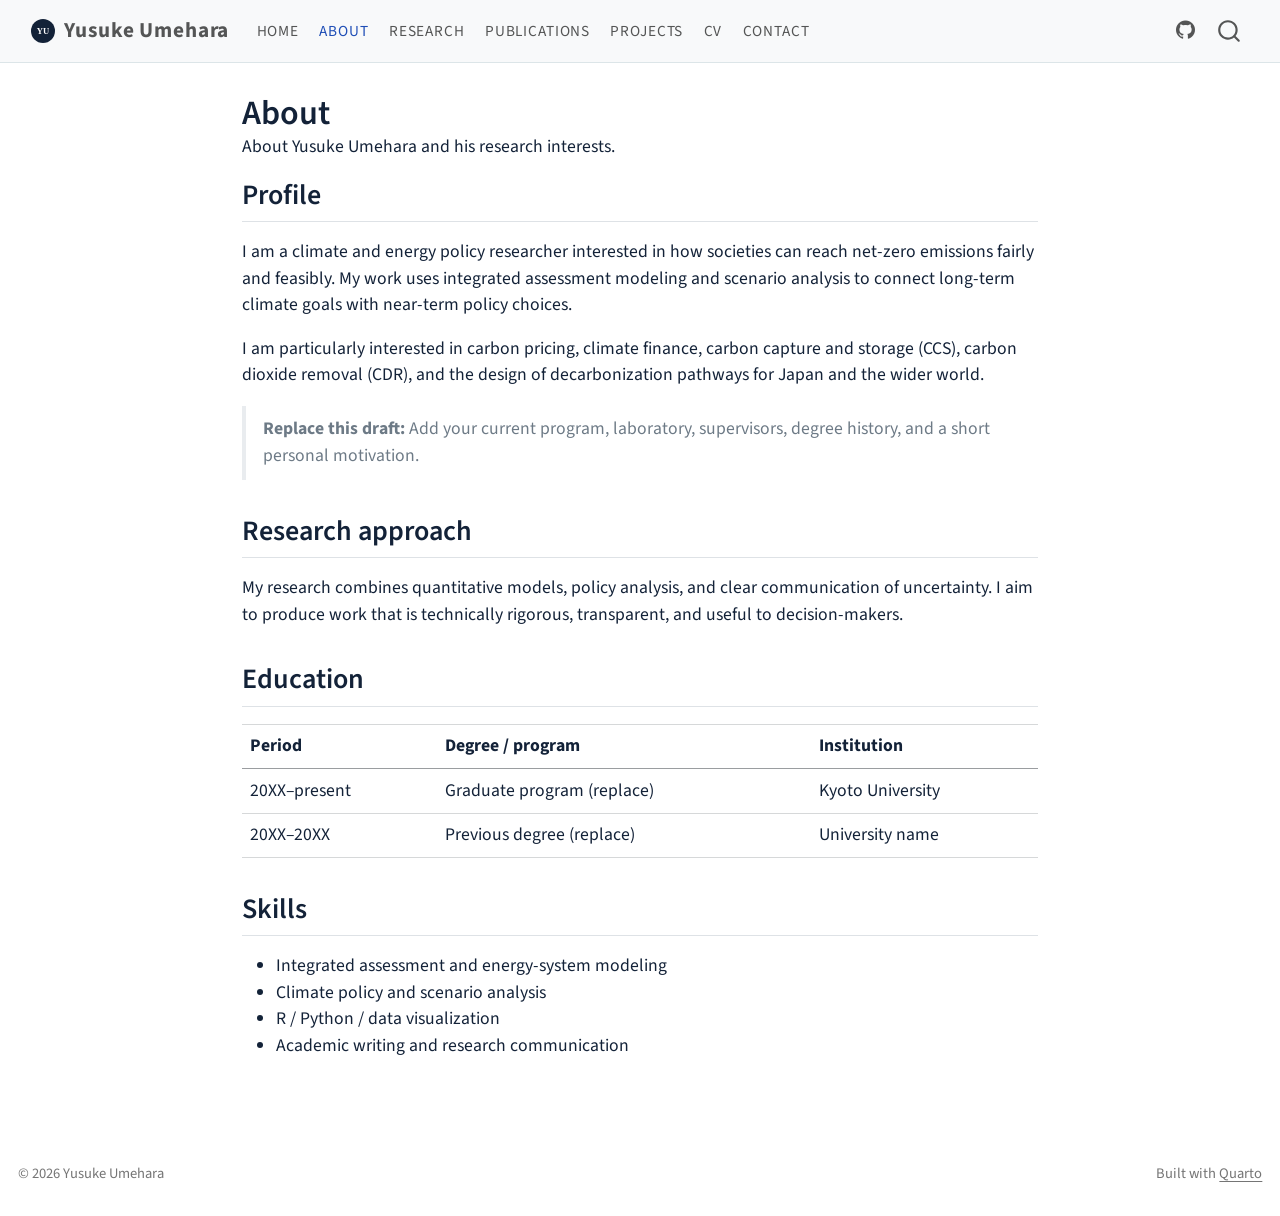
==== docs/about.html @ bfa24e18 "Create academic website" ====
<!DOCTYPE html>
<html xmlns="http://www.w3.org/1999/xhtml" lang="en" xml:lang="en"><head>

<meta charset="utf-8">
<meta name="generator" content="quarto-1.10.18">

<meta name="viewport" content="width=device-width, initial-scale=1.0, user-scalable=yes">

<meta name="description" content="About Yusuke Umehara and his research interests.">

<title>About – Yusuke Umehara</title>
<style>
/* Default styles provided by pandoc.
** See https://pandoc.org/MANUAL.html#variables-for-html for config info.
*/
span.smallcaps{font-variant: small-caps;}
div.columns{display: flex; gap: 1.5em;}
div.column{flex: auto;}
@media screen {
div.columns{gap: min(4vw, 1.5em);}
div.column{overflow-x: auto;}
}
div.hanging-indent{margin-left: 1.5em; text-indent: -1.5em;}
ul.task-list{list-style: none;}
ul.task-list li input[type="checkbox"] {
  width: 0.8em;
  margin: 0 0.8em 0.2em -1em; /* quarto-specific, see https://github.com/quarto-dev/quarto-cli/issues/4556 */ 
  vertical-align: middle;
}
</style>


<script src="site_libs/quarto-nav/quarto-nav.js"></script>
<script src="site_libs/quarto-nav/headroom.min.js"></script>
<script src="site_libs/clipboard/clipboard.min.js"></script>
<script src="site_libs/quarto-search/autocomplete.umd.js"></script>
<script src="site_libs/quarto-search/fuse.min.js"></script>
<script src="site_libs/quarto-search/quarto-search.js"></script>
<meta name="quarto:offset" content="./">
<link href="./assets/favicon.svg" rel="icon" type="image/svg+xml">
<script src="site_libs/quarto-html/quarto.js" type="module"></script>
<script src="site_libs/quarto-html/tabsets/tabsets.js" type="module"></script>
<script src="site_libs/quarto-html/popper.min.js"></script>
<script src="site_libs/quarto-html/tippy.umd.min.js"></script>
<script src="site_libs/quarto-html/anchor.min.js"></script>
<link href="site_libs/quarto-html/tippy.css" rel="stylesheet">
<link href="site_libs/quarto-html/quarto-syntax-highlighting-64a204ab8560d761af7679ceaba22944.css" rel="stylesheet" id="quarto-text-highlighting-styles">
<script src="site_libs/bootstrap/bootstrap.min.js"></script>
<link href="site_libs/bootstrap/bootstrap-icons.css" rel="stylesheet">
<link href="site_libs/bootstrap/bootstrap-ea1971949f186b5d7ecce1fd3cf000e4.min.css" rel="stylesheet" append-hash="true" id="quarto-bootstrap" data-mode="light">
<script id="quarto-search-options" type="application/json">{
  "location": "navbar",
  "copy-button": false,
  "collapse-after": 3,
  "panel-placement": "end",
  "type": "overlay",
  "limit": 50,
  "keyboard-shortcut": [
    "f",
    "/",
    "s"
  ],
  "show-item-context": false,
  "language": {
    "search-no-results-text": "No results",
    "search-matching-documents-text": "matching documents",
    "search-copy-link-title": "Copy link to search",
    "search-hide-matches-text": "Hide additional matches",
    "search-more-match-text": "more match in this document",
    "search-more-matches-text": "more matches in this document",
    "search-clear-button-title": "Clear",
    "search-text-placeholder": "",
    "search-detached-cancel-button-title": "Cancel",
    "search-submit-button-title": "Submit",
    "search-label": "Search"
  }
}</script>
<style>html{ scroll-behavior: smooth; }</style>


<link rel="stylesheet" href="styles.css">
</head>

<body class="nav-fixed fullcontent quarto-light">

<div id="quarto-search-results"></div>
  <header id="quarto-header" class="headroom fixed-top">
    <nav class="navbar navbar-expand-lg " data-bs-theme="dark">
      <div class="navbar-container container-fluid">
      <div class="navbar-brand-container mx-auto">
    <a href="./index.html" class="navbar-brand navbar-brand-logo">
    <img src="./assets/monogram.svg" alt="" class="navbar-logo light-content">
    <img src="./assets/monogram.svg" alt="" class="navbar-logo dark-content">
    </a>
    <a class="navbar-brand" href="./index.html">
    <span class="navbar-title">Yusuke Umehara</span>
    </a>
  </div>
            <div id="quarto-search" class="" title="Search"></div>
          <button class="navbar-toggler" type="button" data-bs-toggle="collapse" data-bs-target="#navbarCollapse" aria-controls="navbarCollapse" role="menu" aria-expanded="false" aria-label="Toggle navigation" onclick="if (window.quartoToggleHeadroom) { window.quartoToggleHeadroom(); }">
  <span class="navbar-toggler-icon"></span>
</button>
          <div class="collapse navbar-collapse" id="navbarCollapse">
            <ul class="navbar-nav navbar-nav-scroll me-auto">
  <li class="nav-item">
    <a class="nav-link" href="./index.html"> 
<span class="menu-text">Home</span></a>
  </li>  
  <li class="nav-item">
    <a class="nav-link active" href="./about.html" aria-current="page"> 
<span class="menu-text">About</span></a>
  </li>  
  <li class="nav-item">
    <a class="nav-link" href="./research.html"> 
<span class="menu-text">Research</span></a>
  </li>  
  <li class="nav-item">
    <a class="nav-link" href="./publications.html"> 
<span class="menu-text">Publications</span></a>
  </li>  
  <li class="nav-item">
    <a class="nav-link" href="./projects.html"> 
<span class="menu-text">Projects</span></a>
  </li>  
  <li class="nav-item">
    <a class="nav-link" href="./cv.html"> 
<span class="menu-text">CV</span></a>
  </li>  
  <li class="nav-item">
    <a class="nav-link" href="./contact.html"> 
<span class="menu-text">Contact</span></a>
  </li>  
</ul>
            <ul class="navbar-nav navbar-nav-scroll ms-auto">
  <li class="nav-item compact">
    <a class="nav-link" href="https://github.com/umeharayusuke"> <i class="bi bi-github" role="img" aria-label="GitHub">
</i> 
<span class="menu-text"></span></a>
  </li>  
</ul>
          </div> <!-- /navcollapse -->
            <div class="quarto-navbar-tools">
</div>
      </div> <!-- /container-fluid -->
    </nav>
</header>
<!-- content -->
<div id="quarto-content" class="quarto-container page-columns page-rows-contents page-layout-article page-navbar">
<!-- sidebar -->
<!-- margin-sidebar -->
    
<!-- main -->
<main class="content" id="quarto-document-content">

<header id="title-block-header" class="quarto-title-block default">
<div class="quarto-title">
<h1 class="title">About</h1>
</div>

<div>
  <div class="description">
    About Yusuke Umehara and his research interests.
  </div>
</div>


<div class="quarto-title-meta">

    
  
    
  </div>
  


</header>


<section id="profile" class="level2">
<h2 class="anchored" data-anchor-id="profile">Profile</h2>
<p>I am a climate and energy policy researcher interested in how societies can reach net-zero emissions fairly and feasibly. My work uses integrated assessment modeling and scenario analysis to connect long-term climate goals with near-term policy choices.</p>
<p>I am particularly interested in carbon pricing, climate finance, carbon capture and storage (CCS), carbon dioxide removal (CDR), and the design of decarbonization pathways for Japan and the wider world.</p>
<blockquote class="blockquote">
<p><strong>Replace this draft:</strong> Add your current program, laboratory, supervisors, degree history, and a short personal motivation.</p>
</blockquote>
</section>
<section id="research-approach" class="level2">
<h2 class="anchored" data-anchor-id="research-approach">Research approach</h2>
<p>My research combines quantitative models, policy analysis, and clear communication of uncertainty. I aim to produce work that is technically rigorous, transparent, and useful to decision-makers.</p>
</section>
<section id="education" class="level2">
<h2 class="anchored" data-anchor-id="education">Education</h2>
<table class="caption-top table">
<thead>
<tr class="header">
<th>Period</th>
<th>Degree / program</th>
<th>Institution</th>
</tr>
</thead>
<tbody>
<tr class="odd">
<td>20XX–present</td>
<td>Graduate program (replace)</td>
<td>Kyoto University</td>
</tr>
<tr class="even">
<td>20XX–20XX</td>
<td>Previous degree (replace)</td>
<td>University name</td>
</tr>
</tbody>
</table>
</section>
<section id="skills" class="level2">
<h2 class="anchored" data-anchor-id="skills">Skills</h2>
<ul>
<li>Integrated assessment and energy-system modeling</li>
<li>Climate policy and scenario analysis</li>
<li>R / Python / data visualization</li>
<li>Academic writing and research communication</li>
</ul>


</section>

<a onclick="window.scrollTo(0, 0); return false;" role="button" id="quarto-back-to-top"><i class="bi bi-arrow-up"></i> Back to top</a></main> <!-- /main -->
<script id="quarto-html-after-body" type="application/javascript">
  window.document.addEventListener("DOMContentLoaded", function (event) {
    const icon = "";
    const anchorJS = new window.AnchorJS();
    anchorJS.options = {
      placement: 'right',
      icon: icon
    };
    anchorJS.add('.anchored');
    const isCodeAnnotation = (el) => {
      for (const clz of el.classList) {
        if (clz.startsWith('code-annotation-')) {                     
          return true;
        }
      }
      return false;
    }
    const onCopySuccess = function(e) {
      // button target
      const button = e.trigger;
      // don't keep focus
      button.blur();
      // flash "checked"
      button.classList.add('code-copy-button-checked');
      var currentTitle = button.getAttribute("title");
      button.setAttribute("title", "Copied!");
      let tooltip;
      if (window.bootstrap) {
        button.setAttribute("data-bs-toggle", "tooltip");
        button.setAttribute("data-bs-placement", "left");
        button.setAttribute("data-bs-title", "Copied!");
        tooltip = new bootstrap.Tooltip(button, 
          { trigger: "manual", 
            customClass: "code-copy-button-tooltip",
            offset: [0, -8]});
        tooltip.show();    
      }
      setTimeout(function() {
        if (tooltip) {
          tooltip.hide();
          button.removeAttribute("data-bs-title");
          button.removeAttribute("data-bs-toggle");
          button.removeAttribute("data-bs-placement");
        }
        button.setAttribute("title", currentTitle);
        button.classList.remove('code-copy-button-checked');
      }, 1000);
      // clear code selection
      e.clearSelection();
    }
    const getTextToCopy = function(trigger) {
      const outerScaffold = trigger.parentElement.cloneNode(true);
      const codeEl = outerScaffold.querySelector('code');
      for (const childEl of codeEl.children) {
        if (isCodeAnnotation(childEl)) {
          childEl.remove();
        }
      }
      return codeEl.innerText;
    }
    const clipboard = new window.ClipboardJS('.code-copy-button:not([data-in-quarto-modal])', {
      text: getTextToCopy
    });
    clipboard.on('success', onCopySuccess);
    if (window.document.getElementById('quarto-embedded-source-code-modal')) {
      const clipboardModal = new window.ClipboardJS('.code-copy-button[data-in-quarto-modal]', {
        text: getTextToCopy,
        container: window.document.getElementById('quarto-embedded-source-code-modal')
      });
      clipboardModal.on('success', onCopySuccess);
    }
      var localhostRegex = new RegExp(/^(?:http|https):\/\/localhost\:?[0-9]*\//);
      var mailtoRegex = new RegExp(/^mailto:/);
        var filterRegex = new RegExp("https:\/\/umeharayusuke\.github\.io");
      var isInternal = (href) => {
          return filterRegex.test(href) || localhostRegex.test(href) || mailtoRegex.test(href);
      }
      // Inspect non-navigation links and adorn them if external
     var links = window.document.querySelectorAll('a[href]:not(.nav-link):not(.navbar-brand):not(.toc-action):not(.sidebar-link):not(.sidebar-item-toggle):not(.pagination-link):not(.no-external):not([aria-hidden]):not(.dropdown-item):not(.quarto-navigation-tool):not(.about-link)');
      for (var i=0; i<links.length; i++) {
        const link = links[i];
        if (!isInternal(link.href)) {
          // undo the damage that might have been done by quarto-nav.js in the case of
          // links that we want to consider external
          if (link.dataset.originalHref !== undefined) {
            link.href = link.dataset.originalHref;
          }
            // target, if specified
            link.setAttribute("target", "_blank");
            if (link.getAttribute("rel") === null) {
              link.setAttribute("rel", "noopener");
            }
        }
      }
    function tippyHover(el, contentFn, onTriggerFn, onUntriggerFn) {
      const config = {
        allowHTML: true,
        maxWidth: 500,
        delay: 100,
        arrow: false,
        appendTo: function(el) {
            return el.parentElement;
        },
        interactive: true,
        interactiveBorder: 10,
        theme: 'quarto',
        placement: 'bottom-start',
      };
      if (contentFn) {
        config.content = contentFn;
      }
      if (onTriggerFn) {
        config.onTrigger = onTriggerFn;
      }
      if (onUntriggerFn) {
        config.onUntrigger = onUntriggerFn;
      }
      window.tippy(el, config); 
    }
    const noterefs = window.document.querySelectorAll('a[role="doc-noteref"]');
    for (var i=0; i<noterefs.length; i++) {
      const ref = noterefs[i];
      tippyHover(ref, function() {
        // use id or data attribute instead here
        let href = ref.getAttribute('data-footnote-href') || ref.getAttribute('href');
        try { href = new URL(href).hash; } catch {}
        const id = href.replace(/^#\/?/, "");
        const note = window.document.getElementById(id);
        if (note) {
          return note.innerHTML;
        } else {
          return "";
        }
      });
    }
    const xrefs = window.document.querySelectorAll('a.quarto-xref');
    const processXRef = (id, note) => {
      // Strip column container classes
      const stripColumnClz = (el) => {
        el.classList.remove("page-full", "page-columns");
        if (el.children) {
          for (const child of el.children) {
            stripColumnClz(child);
          }
        }
      }
      stripColumnClz(note)
      if (id === null || id.startsWith('sec-')) {
        // Special case sections, only their first couple elements
        const container = document.createElement("div");
        if (note.children && note.children.length > 2) {
          container.appendChild(note.children[0].cloneNode(true));
          for (let i = 1; i < note.children.length; i++) {
            const child = note.children[i];
            if (child.tagName === "P" && child.innerText === "") {
              continue;
            } else {
              container.appendChild(child.cloneNode(true));
              break;
            }
          }
          if (window.Quarto?.typesetMath) {
            window.Quarto.typesetMath(container);
          }
          return container.innerHTML
        } else {
          if (window.Quarto?.typesetMath) {
            window.Quarto.typesetMath(note);
          }
          return note.innerHTML;
        }
      } else {
        // Remove any anchor links if they are present
        const anchorLink = note.querySelector('a.anchorjs-link');
        if (anchorLink) {
          anchorLink.remove();
        }
        if (window.Quarto?.typesetMath) {
          window.Quarto.typesetMath(note);
        }
        if (note.classList.contains("callout")) {
          return note.outerHTML;
        } else {
          return note.innerHTML;
        }
      }
    }
    for (var i=0; i<xrefs.length; i++) {
      const xref = xrefs[i];
      tippyHover(xref, undefined, function(instance) {
        instance.disable();
        let url = xref.getAttribute('href');
        let hash = undefined; 
        if (url.startsWith('#')) {
          hash = url;
        } else {
          try { hash = new URL(url).hash; } catch {}
        }
        if (hash) {
          const id = hash.replace(/^#\/?/, "");
          const note = window.document.getElementById(id);
          if (note !== null) {
            try {
              const html = processXRef(id, note.cloneNode(true));
              instance.setContent(html);
            } finally {
              instance.enable();
              instance.show();
            }
          } else {
            // See if we can fetch this
            fetch(url.split('#')[0])
            .then(res => res.text())
            .then(html => {
              const parser = new DOMParser();
              const htmlDoc = parser.parseFromString(html, "text/html");
              const note = htmlDoc.getElementById(id);
              if (note !== null) {
                const html = processXRef(id, note);
                instance.setContent(html);
              } 
            }).finally(() => {
              instance.enable();
              instance.show();
            });
          }
        } else {
          // See if we can fetch a full url (with no hash to target)
          // This is a special case and we should probably do some content thinning / targeting
          fetch(url)
          .then(res => res.text())
          .then(html => {
            const parser = new DOMParser();
            const htmlDoc = parser.parseFromString(html, "text/html");
            const note = htmlDoc.querySelector('main.content');
            if (note !== null) {
              // This should only happen for chapter cross references
              // (since there is no id in the URL)
              // remove the first header
              if (note.children.length > 0 && note.children[0].tagName === "HEADER") {
                note.children[0].remove();
              }
              const html = processXRef(null, note);
              instance.setContent(html);
            } 
          }).finally(() => {
            instance.enable();
            instance.show();
          });
        }
      }, function(instance) {
      });
    }
        let selectedAnnoteEl;
        const selectorForAnnotation = ( cell, annotation) => {
          let cellAttr = 'data-code-cell="' + cell + '"';
          let lineAttr = 'data-code-annotation="' +  annotation + '"';
          const selector = 'span[' + cellAttr + '][' + lineAttr + ']';
          return selector;
        }
        const selectCodeLines = (annoteEl) => {
          const doc = window.document;
          const targetCell = annoteEl.getAttribute("data-target-cell");
          const targetAnnotation = annoteEl.getAttribute("data-target-annotation");
          const annoteSpan = window.document.querySelector(selectorForAnnotation(targetCell, targetAnnotation));
          const lines = annoteSpan.getAttribute("data-code-lines").split(",");
          const lineIds = lines.map((line) => {
            return targetCell + "-" + line;
          })
          let top = null;
          let height = null;
          let parent = null;
          if (lineIds.length > 0) {
              //compute the position of the single el (top and bottom and make a div)
              const el = window.document.getElementById(lineIds[0]);
              top = el.offsetTop;
              height = el.offsetHeight;
              parent = el.parentElement.parentElement;
            if (lineIds.length > 1) {
              const lastEl = window.document.getElementById(lineIds[lineIds.length - 1]);
              const bottom = lastEl.offsetTop + lastEl.offsetHeight;
              height = bottom - top;
            }
            if (top !== null && height !== null && parent !== null) {
              // cook up a div (if necessary) and position it 
              let div = window.document.getElementById("code-annotation-line-highlight");
              if (div === null) {
                div = window.document.createElement("div");
                div.setAttribute("id", "code-annotation-line-highlight");
                div.style.position = 'absolute';
                parent.appendChild(div);
              }
              div.style.top = top - 2 + "px";
              div.style.height = height + 4 + "px";
              div.style.left = 0;
              let gutterDiv = window.document.getElementById("code-annotation-line-highlight-gutter");
              if (gutterDiv === null) {
                gutterDiv = window.document.createElement("div");
                gutterDiv.setAttribute("id", "code-annotation-line-highlight-gutter");
                gutterDiv.style.position = 'absolute';
                const codeCell = window.document.getElementById(targetCell);
                const gutter = codeCell.querySelector('.code-annotation-gutter');
                gutter.appendChild(gutterDiv);
              }
              gutterDiv.style.top = top - 2 + "px";
              gutterDiv.style.height = height + 4 + "px";
            }
            selectedAnnoteEl = annoteEl;
          }
        };
        const unselectCodeLines = () => {
          const elementsIds = ["code-annotation-line-highlight", "code-annotation-line-highlight-gutter"];
          elementsIds.forEach((elId) => {
            const div = window.document.getElementById(elId);
            if (div) {
              div.remove();
            }
          });
          selectedAnnoteEl = undefined;
        };
          // Handle positioning of the toggle
      window.addEventListener(
        "resize",
        throttle(() => {
          elRect = undefined;
          if (selectedAnnoteEl) {
            selectCodeLines(selectedAnnoteEl);
          }
        }, 10)
      );
      function throttle(fn, ms) {
      let throttle = false;
      let timer;
        return (...args) => {
          if(!throttle) { // first call gets through
              fn.apply(this, args);
              throttle = true;
          } else { // all the others get throttled
              if(timer) clearTimeout(timer); // cancel #2
              timer = setTimeout(() => {
                fn.apply(this, args);
                timer = throttle = false;
              }, ms);
          }
        };
      }
        // Attach click handler to the DT
        const annoteDls = window.document.querySelectorAll('dt[data-target-cell]');
        for (const annoteDlNode of annoteDls) {
          annoteDlNode.addEventListener('click', (event) => {
            const clickedEl = event.target;
            if (clickedEl !== selectedAnnoteEl) {
              unselectCodeLines();
              const activeEl = window.document.querySelector('dt[data-target-cell].code-annotation-active');
              if (activeEl) {
                activeEl.classList.remove('code-annotation-active');
              }
              selectCodeLines(clickedEl);
              clickedEl.classList.add('code-annotation-active');
            } else {
              // Unselect the line
              unselectCodeLines();
              clickedEl.classList.remove('code-annotation-active');
            }
          });
        }
    const findCites = (el) => {
      const parentEl = el.parentElement;
      if (parentEl) {
        const cites = parentEl.dataset.cites;
        if (cites) {
          return {
            el,
            cites: cites.split(' ')
          };
        } else {
          return findCites(el.parentElement)
        }
      } else {
        return undefined;
      }
    };
    var bibliorefs = window.document.querySelectorAll('a[role="doc-biblioref"]');
    for (var i=0; i<bibliorefs.length; i++) {
      const ref = bibliorefs[i];
      const citeInfo = findCites(ref);
      if (citeInfo) {
        tippyHover(citeInfo.el, function() {
          var popup = window.document.createElement('div');
          citeInfo.cites.forEach(function(cite) {
            var citeDiv = window.document.createElement('div');
            citeDiv.classList.add('hanging-indent');
            citeDiv.classList.add('csl-entry');
            var biblioDiv = window.document.getElementById('ref-' + cite);
            if (biblioDiv) {
              citeDiv.innerHTML = biblioDiv.innerHTML;
            }
            popup.appendChild(citeDiv);
          });
          return popup.innerHTML;
        });
      }
    }
  });
  </script>
</div> <!-- /content -->
<footer class="footer">
  <div class="nav-footer">
    <div class="nav-footer-left">
<p>© 2026 Yusuke Umehara</p>
</div>   
    <div class="nav-footer-center">
      &nbsp;
    </div>
    <div class="nav-footer-right">
<p>Built with <a href="https://quarto.org/">Quarto</a></p>
</div>
  </div>
</footer>




<script src="site_libs/quarto-html/zenscroll-min.js"></script>
</body></html>
---- docs/site_libs/quarto-html/tippy.css ----
.tippy-box[data-animation=fade][data-state=hidden]{opacity:0}[data-tippy-root]{max-width:calc(100vw - 10px)}.tippy-box{position:relative;background-color:#333;color:#fff;border-radius:4px;font-size:14px;line-height:1.4;white-space:normal;outline:0;transition-property:transform,visibility,opacity}.tippy-box[data-placement^=top]>.tippy-arrow{bottom:0}.tippy-box[data-placement^=top]>.tippy-arrow:before{bottom:-7px;left:0;border-width:8px 8px 0;border-top-color:initial;transform-origin:center top}.tippy-box[data-placement^=bottom]>.tippy-arrow{top:0}.tippy-box[data-placement^=bottom]>.tippy-arrow:before{top:-7px;left:0;border-width:0 8px 8px;border-bottom-color:initial;transform-origin:center bottom}.tippy-box[data-placement^=left]>.tippy-arrow{right:0}.tippy-box[data-placement^=left]>.tippy-arrow:before{border-width:8px 0 8px 8px;border-left-color:initial;right:-7px;transform-origin:center left}.tippy-box[data-placement^=right]>.tippy-arrow{left:0}.tippy-box[data-placement^=right]>.tippy-arrow:before{left:-7px;border-width:8px 8px 8px 0;border-right-color:initial;transform-origin:center right}.tippy-box[data-inertia][data-state=visible]{transition-timing-function:cubic-bezier(.54,1.5,.38,1.11)}.tippy-arrow{width:16px;height:16px;color:#333}.tippy-arrow:before{content:"";position:absolute;border-color:transparent;border-style:solid}.tippy-content{position:relative;padding:5px 9px;z-index:1}
---- docs/site_libs/quarto-html/quarto-syntax-highlighting-64a204ab8560d761af7679ceaba22944.css ----
/* quarto syntax highlight colors */
:root {
  --quarto-hl-ot-color: #003B4F;
  --quarto-hl-at-color: #657422;
  --quarto-hl-ss-color: #20794D;
  --quarto-hl-an-color: #5E5E5E;
  --quarto-hl-fu-color: #4758AB;
  --quarto-hl-st-color: #20794D;
  --quarto-hl-cf-color: #003B4F;
  --quarto-hl-op-color: #5E5E5E;
  --quarto-hl-er-color: #AD0000;
  --quarto-hl-bn-color: #AD0000;
  --quarto-hl-al-color: #AD0000;
  --quarto-hl-va-color: #111111;
  --quarto-hl-bu-color: inherit;
  --quarto-hl-ex-color: inherit;
  --quarto-hl-pp-color: #AD0000;
  --quarto-hl-in-color: #5E5E5E;
  --quarto-hl-vs-color: #20794D;
  --quarto-hl-wa-color: #5E5E5E;
  --quarto-hl-do-color: #5E5E5E;
  --quarto-hl-im-color: #00769E;
  --quarto-hl-ch-color: #20794D;
  --quarto-hl-dt-color: #AD0000;
  --quarto-hl-fl-color: #AD0000;
  --quarto-hl-co-color: #5E5E5E;
  --quarto-hl-cv-color: #5E5E5E;
  --quarto-hl-cn-color: #8f5902;
  --quarto-hl-sc-color: #5E5E5E;
  --quarto-hl-dv-color: #AD0000;
  --quarto-hl-kw-color: #003B4F;
}

/* other quarto variables */
:root {
  --quarto-font-monospace: SFMono-Regular, Menlo, Monaco, Consolas, "Liberation Mono", "Courier New", monospace;
}

/* syntax highlight based on Pandoc's rules */
pre > code.sourceCode > span {
  color: #003B4F;
}

code.sourceCode > span {
  color: #003B4F;
}

div.sourceCode,
div.sourceCode pre.sourceCode {
  color: #003B4F;
}

/* Normal */
code span {
  color: #003B4F;
}

/* Alert */
code span.al {
  color: #AD0000;
  font-style: inherit;
}

/* Annotation */
code span.an {
  color: #5E5E5E;
  font-style: inherit;
}

/* Attribute */
code span.at {
  color: #657422;
  font-style: inherit;
}

/* BaseN */
code span.bn {
  color: #AD0000;
  font-style: inherit;
}

/* BuiltIn */
code span.bu {
  font-style: inherit;
}

/* ControlFlow */
code span.cf {
  color: #003B4F;
  font-weight: bold;
  font-style: inherit;
}

/* Char */
code span.ch {
  color: #20794D;
  font-style: inherit;
}

/* Constant */
code span.cn {
  color: #8f5902;
  font-style: inherit;
}

/* Comment */
code span.co {
  color: #5E5E5E;
  font-style: inherit;
}

/* CommentVar */
code span.cv {
  color: #5E5E5E;
  font-style: italic;
}

/* Documentation */
code span.do {
  color: #5E5E5E;
  font-style: italic;
}

/* DataType */
code span.dt {
  color: #AD0000;
  font-style: inherit;
}

/* DecVal */
code span.dv {
  color: #AD0000;
  font-style: inherit;
}

/* Error */
code span.er {
  color: #AD0000;
  font-style: inherit;
}

/* Extension */
code span.ex {
  font-style: inherit;
}

/* Float */
code span.fl {
  color: #AD0000;
  font-style: inherit;
}

/* Function */
code span.fu {
  color: #4758AB;
  font-style: inherit;
}

/* Import */
code span.im {
  color: #00769E;
  font-style: inherit;
}

/* Information */
code span.in {
  color: #5E5E5E;
  font-style: inherit;
}

/* Keyword */
code span.kw {
  color: #003B4F;
  font-weight: bold;
  font-style: inherit;
}

/* Operator */
code span.op {
  color: #5E5E5E;
  font-style: inherit;
}

/* Other */
code span.ot {
  color: #003B4F;
  font-style: inherit;
}

/* Preprocessor */
code span.pp {
  color: #AD0000;
  font-style: inherit;
}

/* SpecialChar */
code span.sc {
  color: #5E5E5E;
  font-style: inherit;
}

/* SpecialString */
code span.ss {
  color: #20794D;
  font-style: inherit;
}

/* String */
code span.st {
  color: #20794D;
  font-style: inherit;
}

/* Variable */
code span.va {
  color: #111111;
  font-style: inherit;
}

/* VerbatimString */
code span.vs {
  color: #20794D;
  font-style: inherit;
}

/* Warning */
code span.wa {
  color: #5E5E5E;
  font-style: italic;
}

.prevent-inlining {
  content: "</";
}

/*# sourceMappingURL=9d8d5bb603a83b8298b89080a598c93b.css.map */
---- docs/styles.css ----
:root { --ink:#132238; --muted:#5b6778; --accent:#0b7189; --accent-dark:#075669; --soft:#f3f7f8; --rule:#dce5e8; }
body { color:var(--ink); font-size:1.04rem; }
a { color:var(--accent-dark); }
.navbar { border-bottom:1px solid var(--rule); box-shadow:none; }
.navbar-brand img { height:30px; width:30px; }
.navbar-title { font-weight:700; letter-spacing:.04em; }
.nav-link { font-size:.9rem; text-transform:uppercase; letter-spacing:.055em; }
.hero { max-width:960px; margin:0 auto; padding:7rem 1.5rem 6rem; text-align:center; }
.portrait-placeholder { display:grid; place-items:center; width:112px; height:112px; margin:0 auto 2rem; border-radius:50%; background:var(--ink); color:white; font:600 1.7rem/1 Georgia,serif; letter-spacing:.08em; }
.profile-photo { width:112px; height:112px; margin:0 auto 2rem; border-radius:50%; object-fit:cover; }
.hero h1 { margin:0; font-family:Georgia,'Times New Roman',serif; font-size:clamp(2.8rem,7vw,5.4rem); font-weight:500; letter-spacing:-.035em; }
.hero h2 { margin:.8rem 0 1.8rem; color:var(--accent-dark); font-size:clamp(1.15rem,2.5vw,1.55rem); font-weight:600; }
.hero>p { max-width:650px; margin:0 auto 2rem; color:var(--muted); font-family:Georgia,'Times New Roman',serif; font-size:clamp(1.15rem,2.4vw,1.4rem); line-height:1.6; }
.expertise { font-weight:700; }
.topics { margin-top:.35rem; color:var(--muted); }
.topics span { padding:0 .4rem; color:var(--accent); }
.affiliation { margin-top:1.3rem; font-weight:600; }
.hero-actions { display:flex; flex-wrap:wrap; justify-content:center; gap:.75rem; margin-top:2.2rem; }
.btn { border-radius:2px; padding:.65rem 1.2rem; text-transform:uppercase; letter-spacing:.07em; font-size:.78rem; font-weight:700; }
.btn-primary { background:var(--accent-dark); border-color:var(--accent-dark); }
.btn-outline-primary { color:var(--accent-dark); border-color:var(--accent-dark); }
.content-section { max-width:1100px; margin:0 auto; padding:5rem 1.5rem; border-top:1px solid var(--rule); }
.content-section>h2 { font-family:Georgia,serif; font-size:2.25rem; font-weight:500; }
.research-grid { display:grid; grid-template-columns:repeat(3,1fr); gap:1.25rem; margin-top:2rem; }
.research-card { min-height:260px; padding:1.7rem; background:var(--soft); border-top:4px solid var(--accent); }
.research-card p { color:var(--muted); }
.statement { padding:5rem 1.5rem; text-align:center; color:white; background:var(--ink); }
.statement h2 { color:white; font-family:Georgia,serif; }
.statement p { max-width:760px; margin:auto; font-size:1.25rem; color:#dce5ed; }
.theme-block { position:relative; margin:3rem 0; padding:2.2rem 2.2rem 2.2rem 5rem; border-left:1px solid var(--rule); background:linear-gradient(90deg,var(--soft),transparent 70%); }
.theme-number { position:absolute; top:2.25rem; left:1.2rem; color:var(--accent); font-weight:800; }
.theme-block h2 { margin-top:0; }
.project-card,.contact-box { margin:1.5rem 0; padding:1.8rem; border:1px solid var(--rule); border-top:4px solid var(--accent); }
.project-card h2 { margin-top:0; }
.cv-meta { margin-bottom:2rem; color:var(--muted); font-size:.9rem; }
.page-footer { border-top:1px solid var(--rule); }
@media (max-width:800px) { .hero{padding-top:4.5rem}.research-grid{grid-template-columns:1fr}.research-card{min-height:auto}.theme-block{padding-left:3.8rem} }
@media print { .navbar,.page-footer,#quarto-search{display:none!important} body{font-size:10.5pt} main{max-width:100%!important} a{color:inherit;text-decoration:none} }
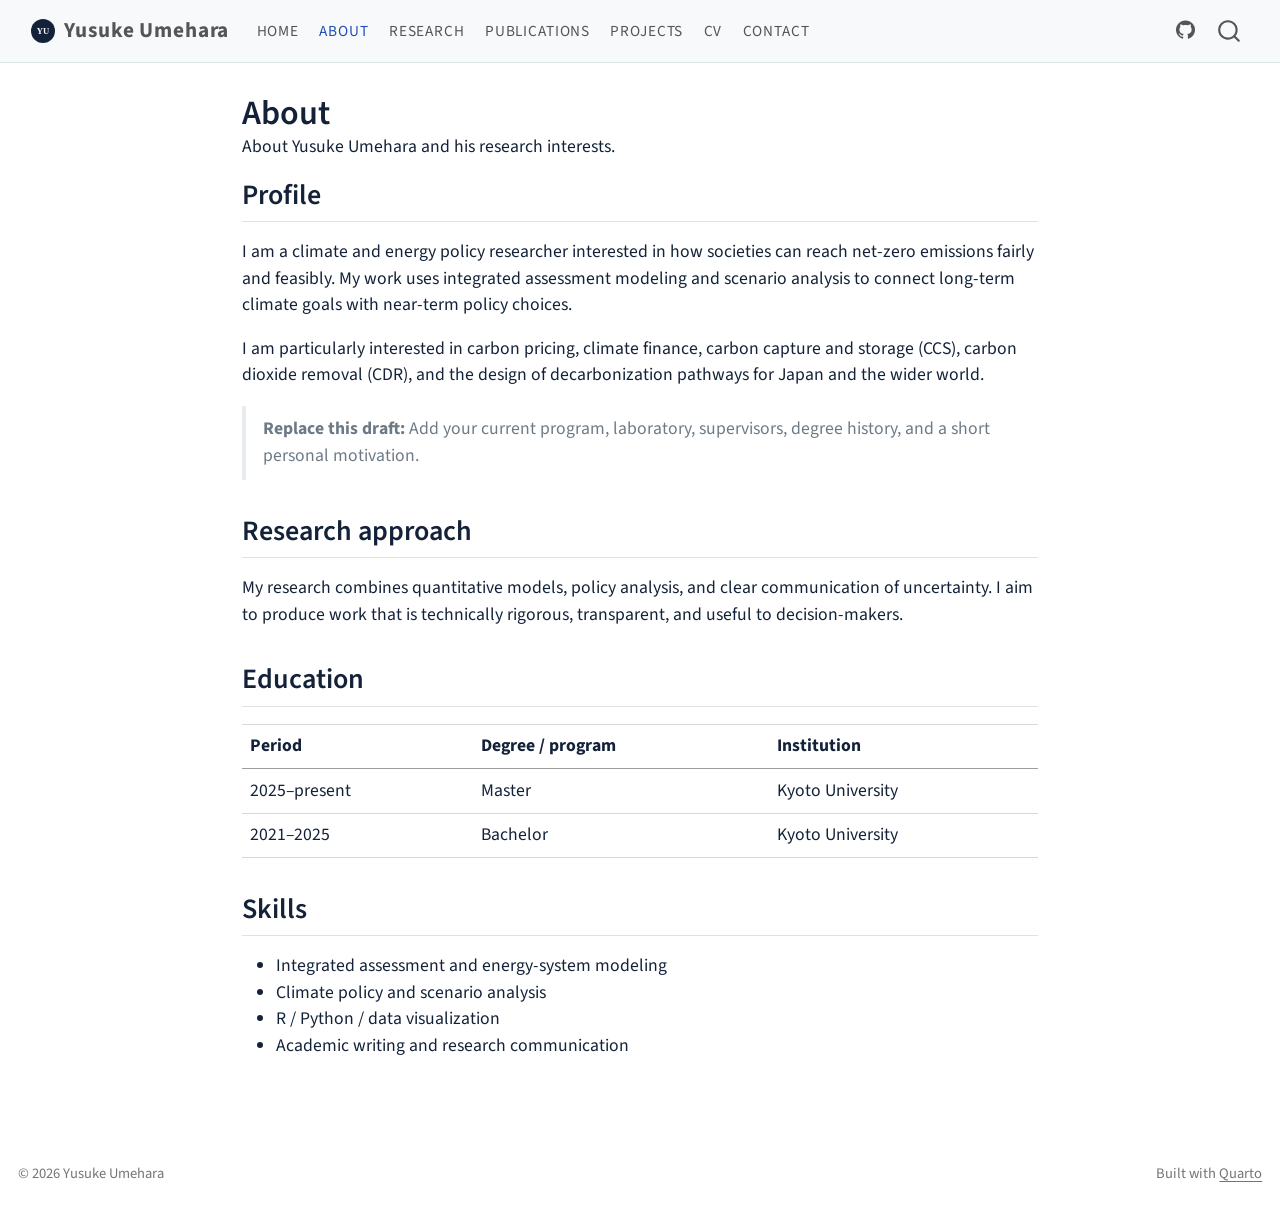
==== commit 7d80c6a4: "Replace some information" ====
--- a/docs/about.html
+++ b/docs/about.html
@@ -200,14 +200,14 @@
 </thead>
 <tbody>
 <tr class="odd">
-<td>20XX–present</td>
-<td>Graduate program (replace)</td>
+<td>2025–present</td>
+<td>Master</td>
 <td>Kyoto University</td>
 </tr>
 <tr class="even">
-<td>20XX–20XX</td>
-<td>Previous degree (replace)</td>
-<td>University name</td>
+<td>2021–2025</td>
+<td>Bachelor</td>
+<td>Kyoto University</td>
 </tr>
 </tbody>
 </table>
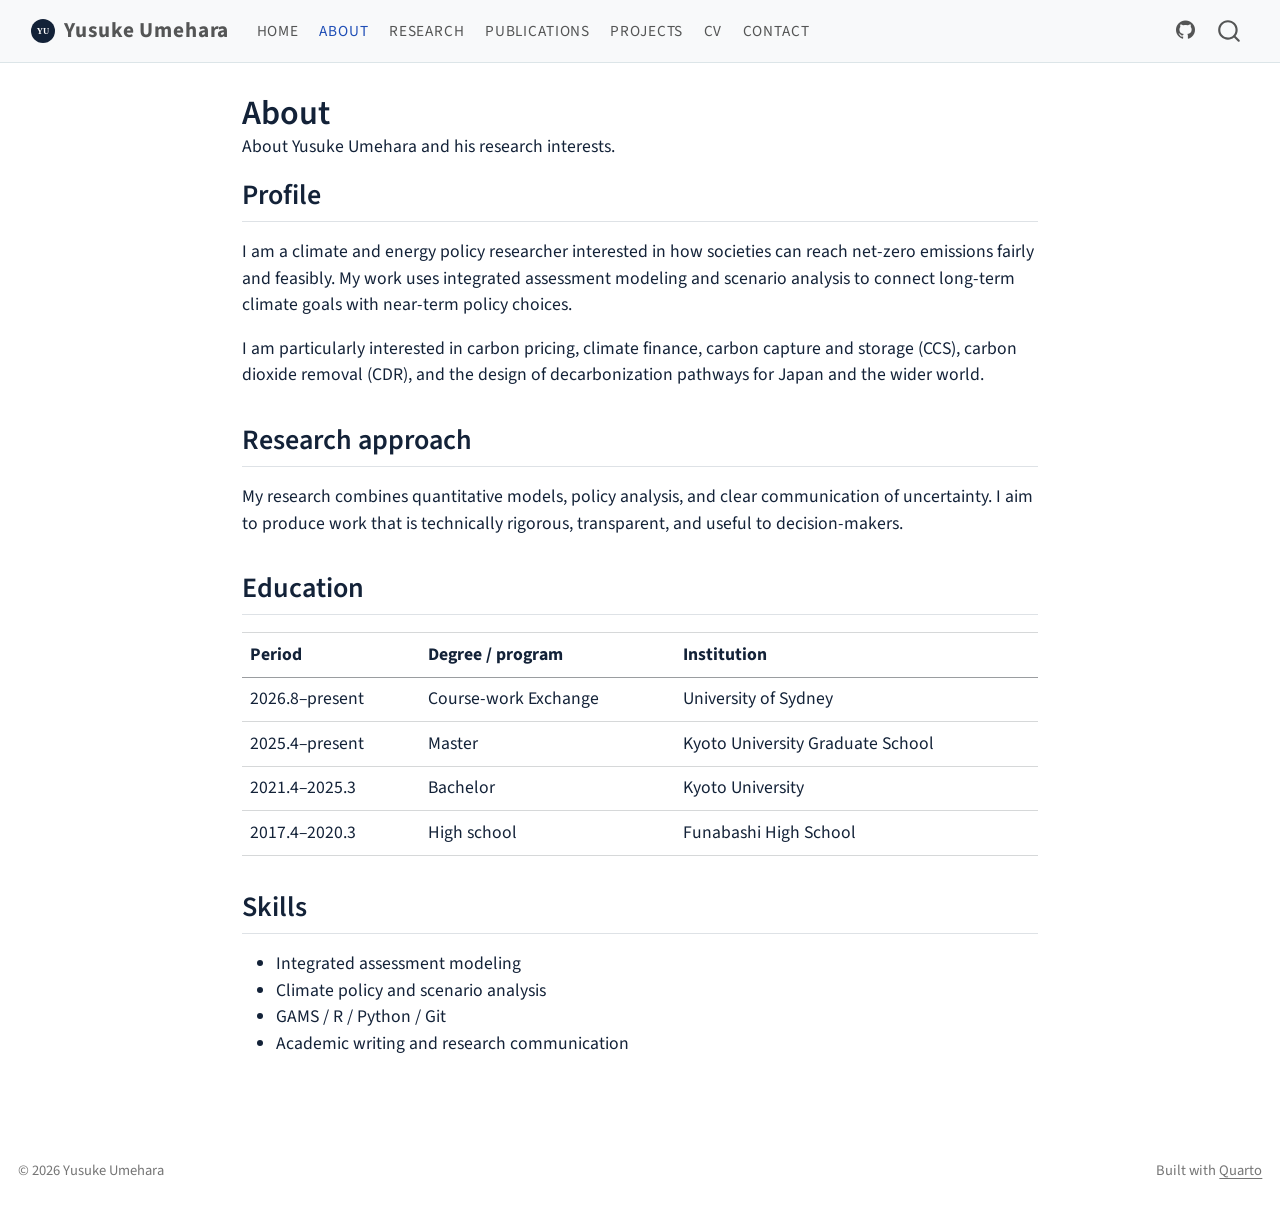
==== commit 59547e05: "update information" ====
--- a/docs/about.html
+++ b/docs/about.html
@@ -180,9 +180,6 @@
 <h2 class="anchored" data-anchor-id="profile">Profile</h2>
 <p>I am a climate and energy policy researcher interested in how societies can reach net-zero emissions fairly and feasibly. My work uses integrated assessment modeling and scenario analysis to connect long-term climate goals with near-term policy choices.</p>
 <p>I am particularly interested in carbon pricing, climate finance, carbon capture and storage (CCS), carbon dioxide removal (CDR), and the design of decarbonization pathways for Japan and the wider world.</p>
-<blockquote class="blockquote">
-<p><strong>Replace this draft:</strong> Add your current program, laboratory, supervisors, degree history, and a short personal motivation.</p>
-</blockquote>
 </section>
 <section id="research-approach" class="level2">
 <h2 class="anchored" data-anchor-id="research-approach">Research approach</h2>
@@ -200,14 +197,24 @@
 </thead>
 <tbody>
 <tr class="odd">
-<td>2025–present</td>
+<td>2026.8–present</td>
+<td>Course-work Exchange</td>
+<td>University of Sydney</td>
+</tr>
+<tr class="even">
+<td>2025.4–present</td>
 <td>Master</td>
+<td>Kyoto University Graduate School</td>
+</tr>
+<tr class="odd">
+<td>2021.4–2025.3</td>
+<td>Bachelor</td>
 <td>Kyoto University</td>
 </tr>
 <tr class="even">
-<td>2021–2025</td>
-<td>Bachelor</td>
-<td>Kyoto University</td>
+<td>2017.4–2020.3</td>
+<td>High school</td>
+<td>Funabashi High School</td>
 </tr>
 </tbody>
 </table>
@@ -215,9 +222,9 @@
 <section id="skills" class="level2">
 <h2 class="anchored" data-anchor-id="skills">Skills</h2>
 <ul>
-<li>Integrated assessment and energy-system modeling</li>
+<li>Integrated assessment modeling</li>
 <li>Climate policy and scenario analysis</li>
-<li>R / Python / data visualization</li>
+<li>GAMS / R / Python / Git</li>
 <li>Academic writing and research communication</li>
 </ul>
 
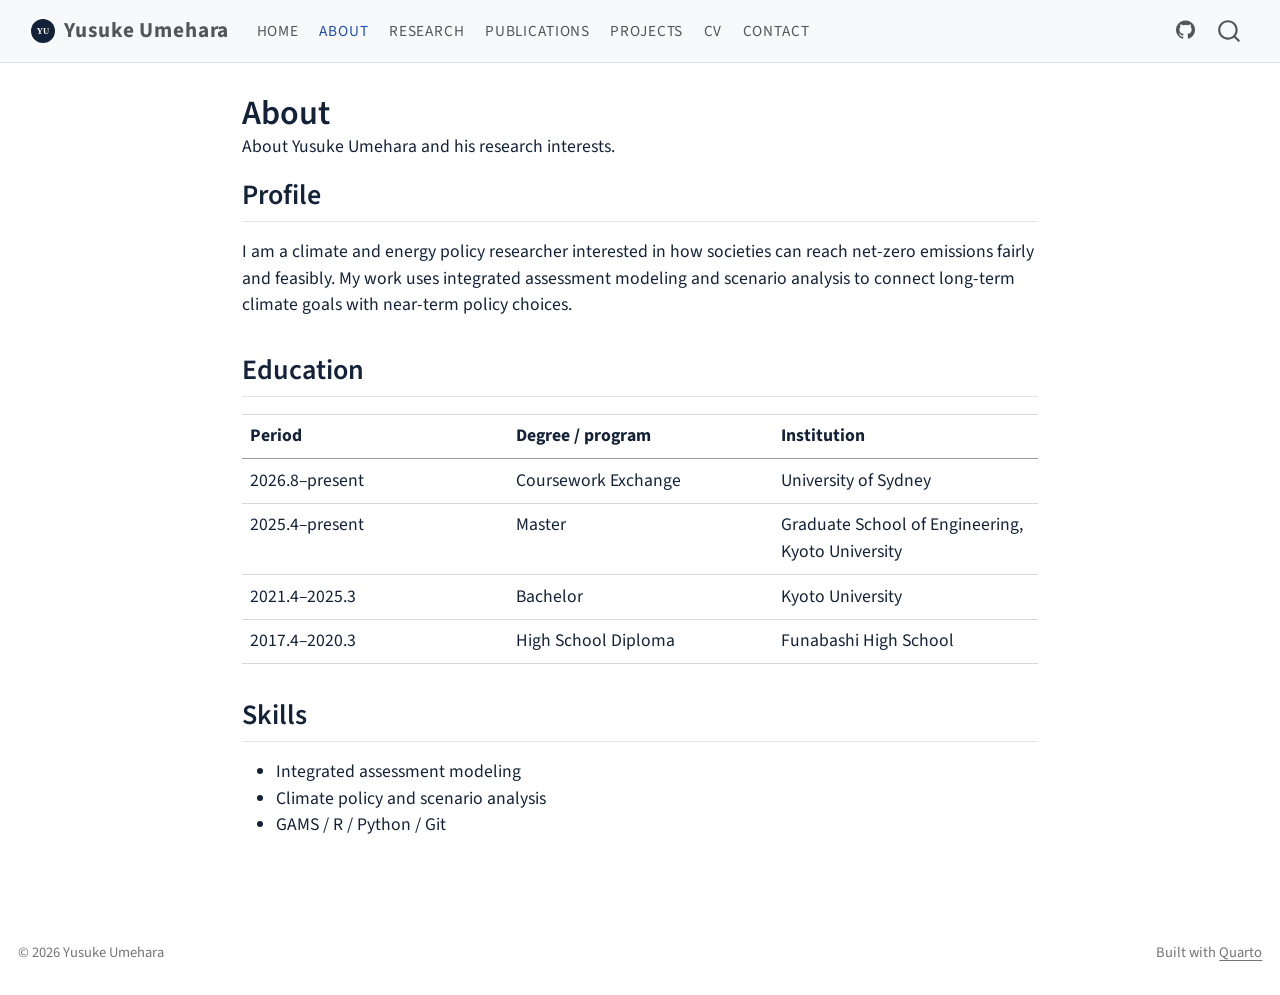
==== commit f49d4781: "Made it simple" ====
--- a/docs/about.html
+++ b/docs/about.html
@@ -179,15 +179,15 @@
 <section id="profile" class="level2">
 <h2 class="anchored" data-anchor-id="profile">Profile</h2>
 <p>I am a climate and energy policy researcher interested in how societies can reach net-zero emissions fairly and feasibly. My work uses integrated assessment modeling and scenario analysis to connect long-term climate goals with near-term policy choices.</p>
-<p>I am particularly interested in carbon pricing, climate finance, carbon capture and storage (CCS), carbon dioxide removal (CDR), and the design of decarbonization pathways for Japan and the wider world.</p>
-</section>
-<section id="research-approach" class="level2">
-<h2 class="anchored" data-anchor-id="research-approach">Research approach</h2>
-<p>My research combines quantitative models, policy analysis, and clear communication of uncertainty. I aim to produce work that is technically rigorous, transparent, and useful to decision-makers.</p>
 </section>
 <section id="education" class="level2">
 <h2 class="anchored" data-anchor-id="education">Education</h2>
 <table class="caption-top table">
+<colgroup>
+<col style="width: 33%">
+<col style="width: 33%">
+<col style="width: 33%">
+</colgroup>
 <thead>
 <tr class="header">
 <th>Period</th>
@@ -198,13 +198,13 @@
 <tbody>
 <tr class="odd">
 <td>2026.8–present</td>
-<td>Course-work Exchange</td>
+<td>Coursework Exchange</td>
 <td>University of Sydney</td>
 </tr>
 <tr class="even">
 <td>2025.4–present</td>
 <td>Master</td>
-<td>Kyoto University Graduate School</td>
+<td>Graduate School of Engineering, Kyoto University</td>
 </tr>
 <tr class="odd">
 <td>2021.4–2025.3</td>
@@ -213,7 +213,7 @@
 </tr>
 <tr class="even">
 <td>2017.4–2020.3</td>
-<td>High school</td>
+<td>High School Diploma</td>
 <td>Funabashi High School</td>
 </tr>
 </tbody>
@@ -225,7 +225,6 @@
 <li>Integrated assessment modeling</li>
 <li>Climate policy and scenario analysis</li>
 <li>GAMS / R / Python / Git</li>
-<li>Academic writing and research communication</li>
 </ul>
 
 
